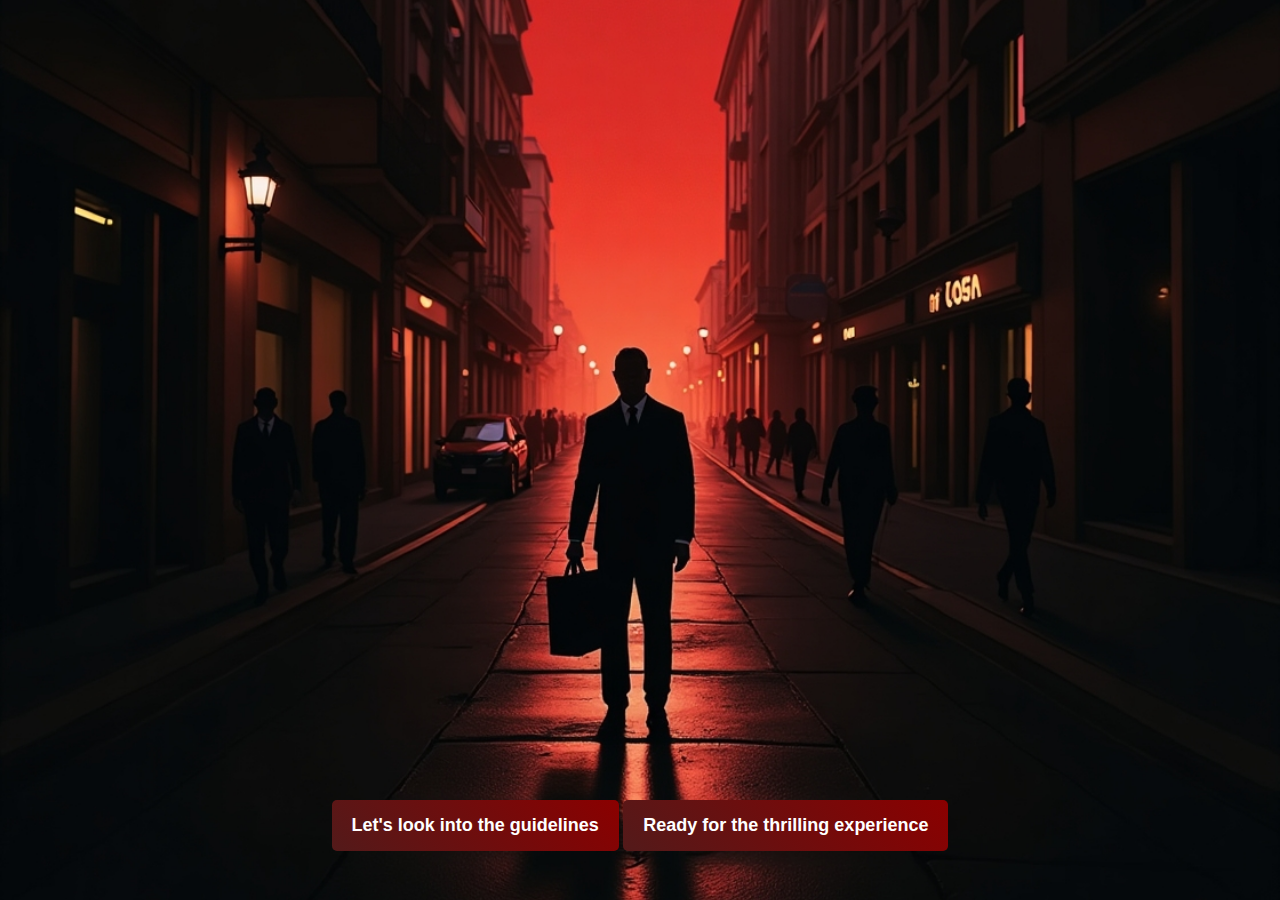
==== index.html @ ae71956c "Initial commit" ====
<!DOCTYPE html>
<html lang="en">
<head>
    <meta charset="UTF-8">
    <meta name="viewport" content="width=device-width, initial-scale=1.0">
    <title>The Last Heist</title>
    <link rel="stylesheet" href="styles.css">
    <link href="https://fonts.googleapis.com/css2?family=Anton&family=Oswald:wght@300;500&display=swap" rel="stylesheet">
    <link href="https://fonts.cdnfonts.com/css/gotham-serif-bold" rel="stylesheet">
    <link href="https://fonts.cdnfonts.com/css/belltrain-regular" rel="stylesheet">
    <link href="https://fonts.cdnfonts.com/css/verbal-diarrhea" rel="stylesheet">
    <link href="https://fonts.cdnfonts.com/css/superstar-m54" rel="stylesheet">
    <link rel="stylesheet" media="screen" href="https://fontlibrary.org//face/butler" type="text/css"/>
</head>
<body>
    <!-- Intro Section -->
    <div id="intro">
        <div class="overlay"></div>
        <div class="intro-content">
            <h1 class="title fade-in">The Last Heist</h1>
            <button onclick="window.location.href='rule.html'">Let's look into the guidelines</button> 
            <button onclick="window.location.href='puzzle.html'">Ready for the thrilling experience</button>
        </div>
        </div>
    </div>


    <div id="game" class="hidden">
        <img id="scene-img" src="" alt="Scene Image">
        <p id="story-text" class="fade-in"></p>
        <div id="choices"></div>
    </div>

    <audio id="background-music" loop>
        <source src="assets/sound/intro.mp3" type="audio/mpeg">
    </audio>
    <audio id="click-sound">
        <source src="sounds/click.mp3" type="audio/mpeg">
    </audio>

    <audio id="alarm-sound">
        <source src="sounds/alarm.mp3" type="audio/mpeg">
    </audio>

    <audio id="gunshot-sound">
        <source src="sounds/gunshot.mp3" type="audio/mpeg">
    </audio>

    
</body>
</html>
---- styles.css ----
#scene-img {
    width: 90%;
    max-height: 450px;
    margin: 20px 0;
    border-radius: 10px;
    animation: fadeIn 1s;
}

.hidden {
    display: none;
}

.fade-in {
    font-family: 'gotham', sans-serif;
    opacity: 0;
    animation: fadeIn 2s forwards;
}

@keyframes fadeIn {
    from { opacity: 0; }
    to { opacity: 1; }
}

.shake {
    animation: shake 0.3s ease-in-out;
}

@keyframes shake {
    0% { transform: translateX(0); }
    25% { transform: translateX(-5px); }
    50% { transform: translateX(5px); }
    75% { transform: translateX(-5px); }
    100% { transform: translateX(0); }
}

body {
    transition: all 0.3s ease;
    font-family: 'Belltrain Regular', sans-serif;
    background-color: black;
    color: rgb(223, 189, 189);
    text-align: center;
    margin: 0;
    padding: 0;
    overflow: hidden;
}


#intro {
    width: 100%;
    height: 100vh;
    background: url('assets/images/start image.jpeg') no-repeat center center/cover;
    display: flex;
    justify-content: center;
    align-items: center;
    text-align: center;
}

.overlay {
    position: absolute;
    width: 100%;
    height: 100%;
    
}


.intro-content {
    font-family: 'Belltrain Regular', sans-serif;
    position: absolute;
    max-width: 100%;
    margin-top: 450px;
    max-width: 100%;
    z-index: 1;
}
.title {
    font-family: 'Superstar M54', sans-serif;
    margin-top: -360px;
    font-size: 80px;
    background-color: #4b2222;
    letter-spacing: 2px;
    color: #ebd4d4;
    text-shadow: 4px 10px 20px rgba(0, 0, 0, 0.7);
}
.intro-content1{
    font-family: 'Belltrain Regular', sans-serif;
    margin-top: 343px;
    font-size: 22px;
    line-height: 1.5;
    
}

.title.fade-in{
    
    font-family: 'Superstar M54', sans-serif;
    opacity: 0;
    animation: fadeIn 2s forwards;
    margin-top: -435px;
}




button {
    background: linear-gradient(45deg, rgb(83, 26, 26), darkred);
    color: white;
   
    padding: 15px 20px;
    border: none;
    cursor: pointer;
    font-size: 18px;
    margin-top: 590px;
    
    border-radius: 5px;
    font-weight: bold;
}


button:hover {
    background: linear-gradient(45deg, darkred, black);
    
    box-shadow: 0px 0px 20px rgba(255, 0, 0, 1);
    
}




button:active {
    transform: scale(0.9);
    box-shadow: 0px 0px 30px rgba(255, 255, 0, 1);
    background: linear-gradient(45deg, yellow, red);
}

#game {
    display: none;
    margin-top: 50px;
    transition: opacity 1s ease-in-out;
}

#scene-img {
    width: 100%;
    height: 100%;
    max-height: 450px;
    margin: 20px 0;
    border-radius: 10px;
    animation: fadeIn 1s;
}


@keyframes fadeIn {
    from { opacity: 0; }
    to { opacity: 1; }
}

.hidden {
    display: none;
}


#scene-img {
    width: 90%;
    max-width: 600px;
    height: auto;
    border-radius: 10px;
    box-shadow: 0px 0px 15px rgba(255, 0, 0, 0.8);
    animation: fadeIn 2s;
}


#story-text {
    font-size: 22px;
    font-family: 'ButlerRegular';
    margin: 20px 0;
    padding: 15px;
    background: rgba(0, 0, 0, 0.7);
    border-left: 5px solid #d32f2f;
    width: 80%;
    text-align: center;
    border-radius: 5px;
    animation: fadeIn 2s;
}


#choices {
    display: flex;
    flex-direction: column;
    align-items: center;
    gap: 15px;
    margin-bottom: 20px;
}


#game {
    display: none; 
    flex-direction: column;
    align-items: center;
    justify-content: center;
    text-align: center;
    min-height: 100vh;
    background: black;
    color: white;
    padding: 20px;
}



.choice-button {
    background: linear-gradient(45deg, red, darkred);
    color: white;
    font-size: 1.3rem;
    font-weight: bold;
    padding: 15px 30px;
    border: 2px solid red;
    border-radius: 8px;
    cursor: pointer;
    margin: 10px;
    position: relative;
    transition: all 0.3s ease;
    text-transform: uppercase;
    letter-spacing: 2px;
    box-shadow: 0px 0px 10px rgba(255, 0, 0, 0.7);
    animation: pulse 1.5s infinite alternate ease-in-out;
}

@keyframes pulse {
    0% {
        transform: scale(1);
        box-shadow: 0px 0px 15px rgba(255, 0, 0, 0.8);
    }
    100% {
        transform: scale(1.05);
        box-shadow: 0px 0px 25px rgba(255, 0, 0, 1);
    }
}


.choice-button:hover {
    background: linear-gradient(45deg, darkred, black);
    transform: scale(1.1) rotate(-1deg);
    box-shadow: 0px 0px 20px rgba(255, 0, 0, 1);
    
}




.choice-button:active {
    transform: scale(0.9);
    box-shadow: 0px 0px 30px rgba(255, 255, 0, 1);
    background: linear-gradient(45deg, yellow, red);
}


@keyframes fadeIn {
    from { opacity: 0; transform: translateY(10px); }
    to { opacity: 1; transform: translateY(0); }
}
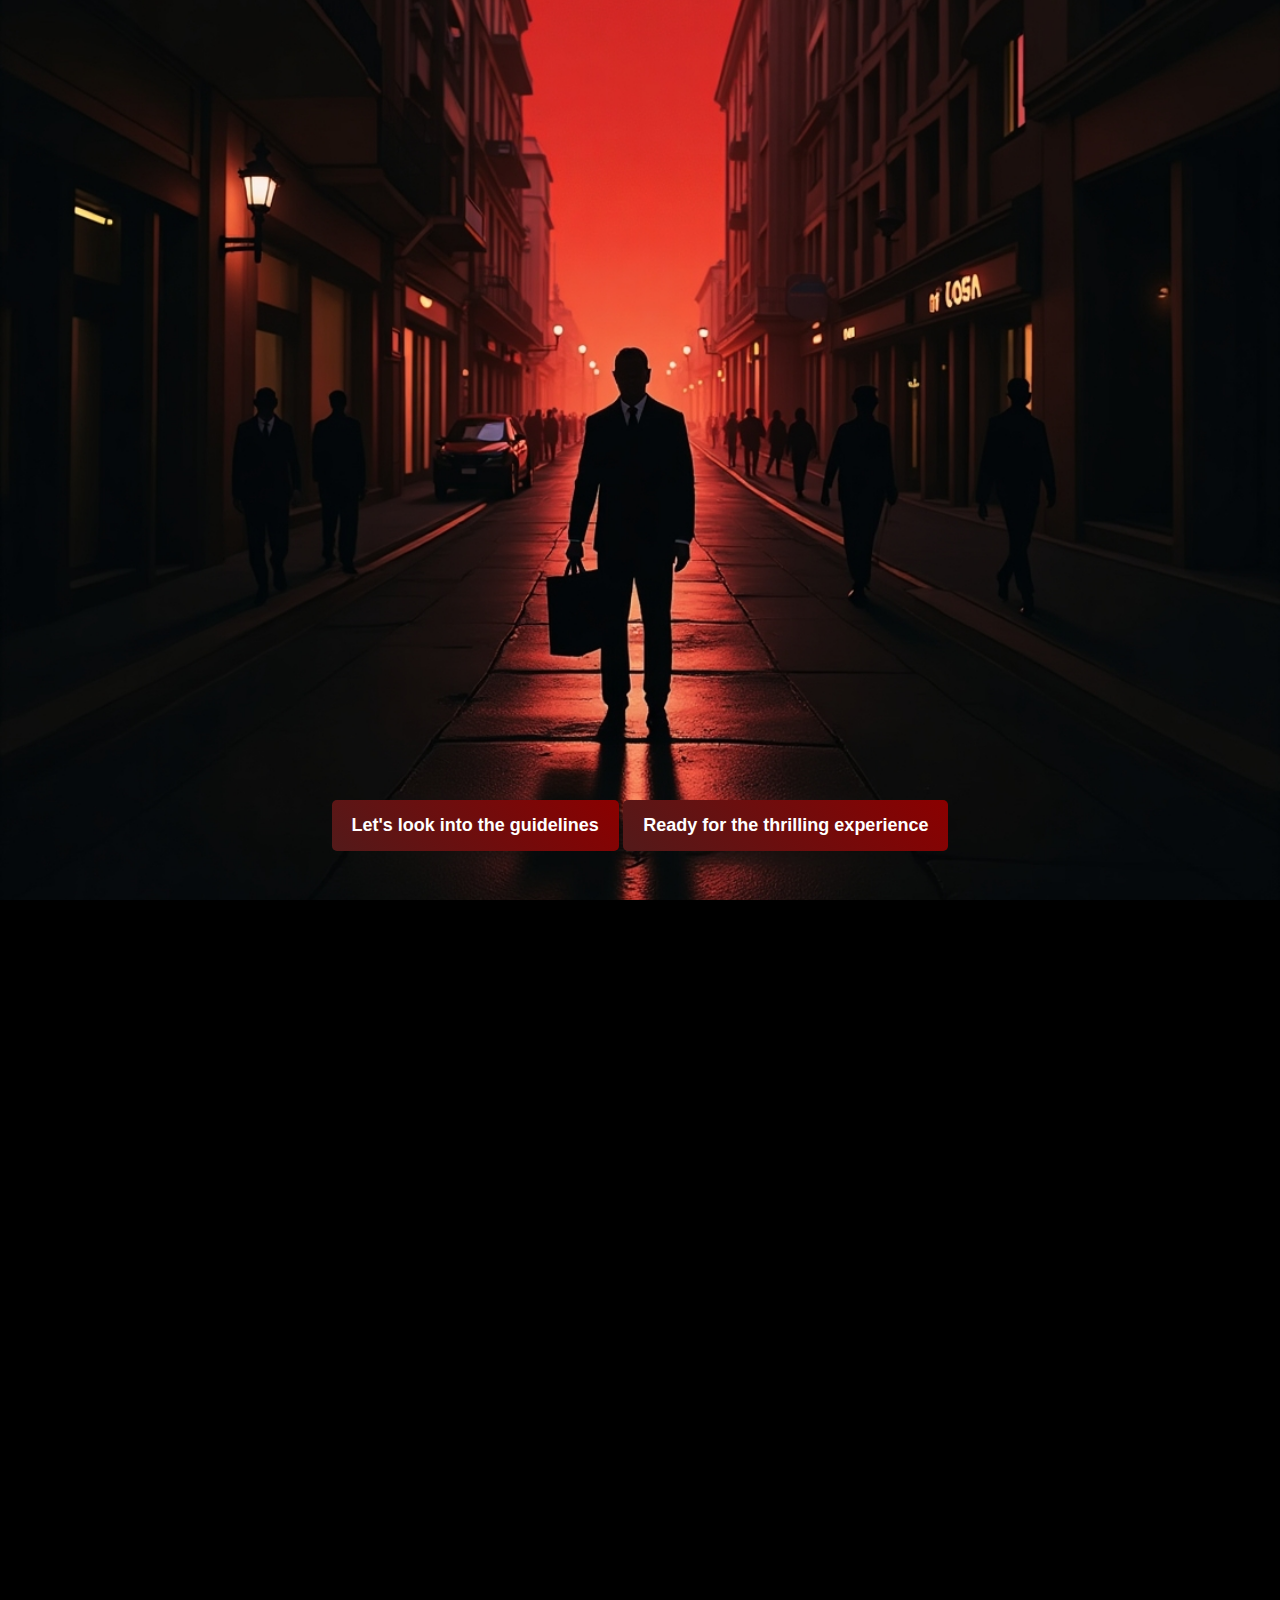
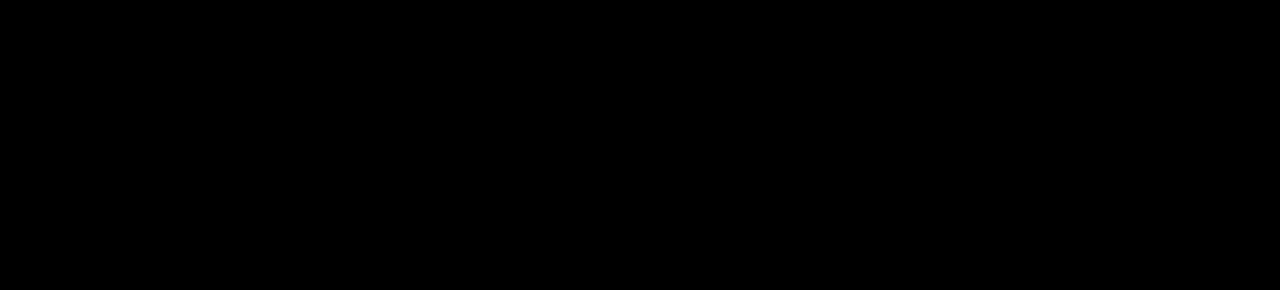
==== commit ce6ca1b7: "Feature added" ====
--- a/index.html
+++ b/index.html
@@ -11,6 +11,8 @@
     <link href="https://fonts.cdnfonts.com/css/verbal-diarrhea" rel="stylesheet">
     <link href="https://fonts.cdnfonts.com/css/superstar-m54" rel="stylesheet">
     <link rel="stylesheet" media="screen" href="https://fontlibrary.org//face/butler" type="text/css"/>
+    <script src="https://cdn.jsdelivr.net/npm/sweetalert2@11"></script>
+    
 </head>
 <body>
     <!-- Intro Section -->
--- a/styles.css
+++ b/styles.css
@@ -43,6 +43,7 @@
     text-align: center;
     margin: 0;
     padding: 0;
+    max-height: 100vh;
     overflow: hidden;
 }
 
@@ -126,6 +127,8 @@
 
 
 
+
+
 button:active {
     transform: scale(0.9);
     box-shadow: 0px 0px 30px rgba(255, 255, 0, 1);
@@ -174,7 +177,7 @@
     margin: 20px 0;
     padding: 15px;
     background: rgba(0, 0, 0, 0.7);
-    border-left: 5px solid #d32f2f;
+    
     width: 80%;
     text-align: center;
     border-radius: 5px;
@@ -256,3 +259,119 @@
     from { opacity: 0; transform: translateY(10px); }
     to { opacity: 1; transform: translateY(0); }
 }
+
+#scene-container {
+    position: relative;
+    display: inline-block;
+}
+
+
+
+
+#game {
+    position: relative;
+    width: 100vw;
+    height: 100vh;
+    background-size: cover;
+    background-position: center;
+    display: flex;
+    flex-direction: column;
+    justify-content: center;
+    align-items: center;
+    text-align: center;
+    color: white;
+}
+
+
+#scene-img {
+    display: none;
+}
+
+
+#grunge-overlay {
+    margin-top: -75px;
+    position: absolute;
+    width: 100vw;
+    height: 100vh;
+    background: rgba(0, 0, 0, 0.5);
+}
+
+#story-card {
+    position: relative;
+    background: rgba(0, 0, 0, 0.8);
+    padding: 20px;
+    border-radius: 10px;
+    max-width: 600px;
+    box-shadow: 0px 0px 15px rgba(255, 0, 0, 0.8);
+}
+
+
+.choice-button {
+    display: block;
+    background: red;
+    border: none;
+    color: white;
+    padding: 10px;
+    margin: 10px 0;
+    font-size: 18px;
+    border-radius: 5px;
+    cursor: pointer;
+    transition: 0.3s;
+}
+
+.choice-button:hover {
+    background: darkred;
+}
+
+/* Timer styling */
+#timer {
+    position: absolute;
+    top: 20px;
+    right: 60px;
+    background: rgba(0, 0, 0, 0.8);
+    color: yellow;
+    padding: 10px 20px;
+    border-radius: 5px;
+    font-weight: bold;
+    font-size: 18px;
+    border: 2px solid red;
+    box-shadow: 0px 0px 10px rgba(255, 0, 0, 0.7);
+    text-align: center;
+}
+
+/* Timer warning effect when time is running out */
+@keyframes timerBlink {
+    0% { color: yellow; }
+    50% { color: red; }
+    100% { color: yellow; }
+}
+
+/* Apply blinking effect when 5 seconds remain */
+.timer-warning {
+    animation: timerBlink 0.7s infinite alternate;
+}
+.intro-screen {
+    background: url('assets/images/chara\ intro.webp') center/cover no-repeat;
+    color: white;
+    text-align: center;
+    padding: 50px;
+    font-size: 18px;
+    max-width: 700px;
+    margin: auto;
+    border-radius: 10px;
+    box-shadow: 0px 0px 20px rgba(0, 0, 0, 0.5);
+}
+
+.intro-screen button {
+    background-color: gold;
+    color: black;
+    font-size: 20px;
+    padding: 10px 20px;
+    border: none;
+    cursor: pointer;
+    margin-top: 20px;
+}
+
+.intro-screen button:hover {
+    background-color: darkgoldenrod;
+}
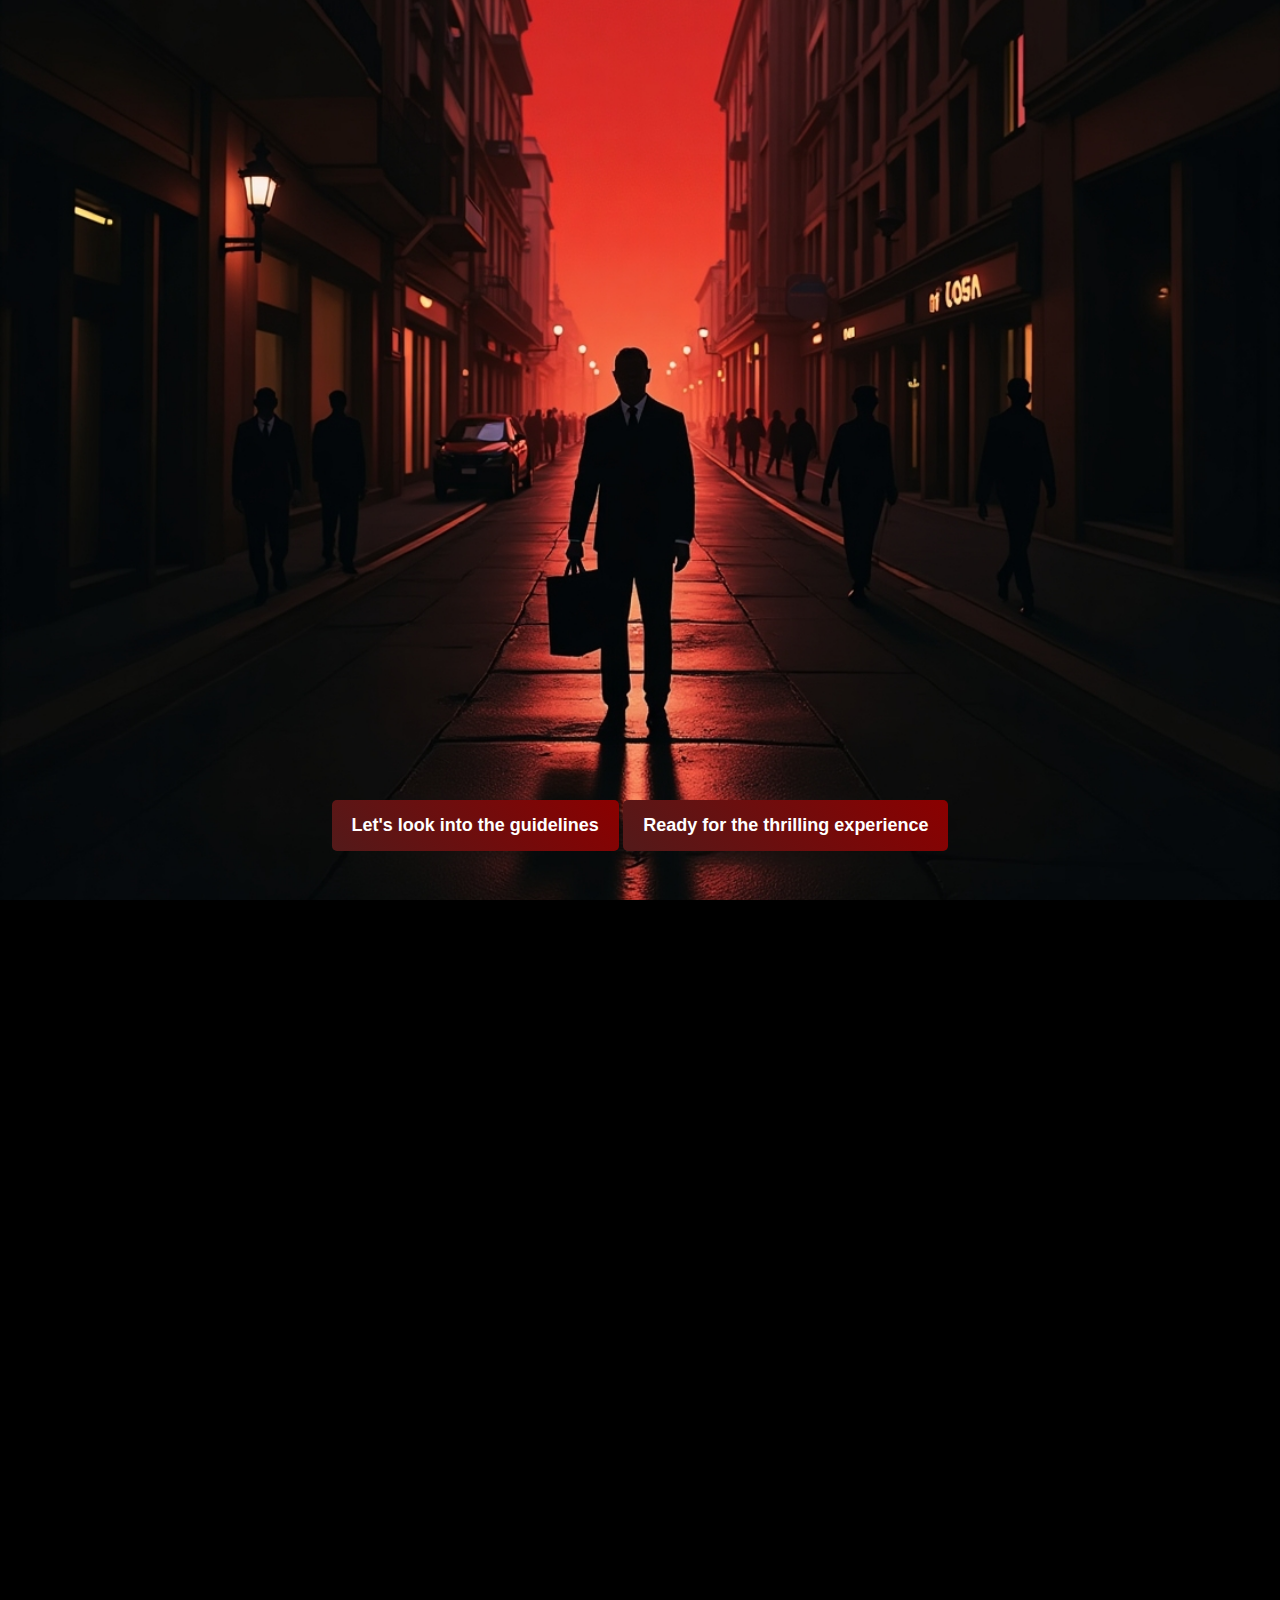
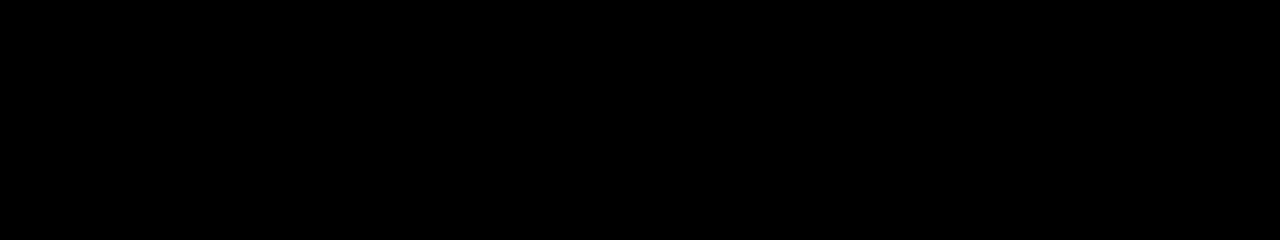
==== commit 14a51867: "Scenes updated" ====
--- a/index.html
+++ b/index.html
@@ -15,7 +15,7 @@
     
 </head>
 <body>
-    <!-- Intro Section -->
+    
     <div id="intro">
         <div class="overlay"></div>
         <div class="intro-content">
--- a/styles.css
+++ b/styles.css
@@ -1,39 +1,3 @@
-
-
-#scene-img {
-    width: 90%;
-    max-height: 450px;
-    margin: 20px 0;
-    border-radius: 10px;
-    animation: fadeIn 1s;
-}
-
-.hidden {
-    display: none;
-}
-
-.fade-in {
-    font-family: 'gotham', sans-serif;
-    opacity: 0;
-    animation: fadeIn 2s forwards;
-}
-
-@keyframes fadeIn {
-    from { opacity: 0; }
-    to { opacity: 1; }
-}
-
-.shake {
-    animation: shake 0.3s ease-in-out;
-}
-
-@keyframes shake {
-    0% { transform: translateX(0); }
-    25% { transform: translateX(-5px); }
-    50% { transform: translateX(5px); }
-    75% { transform: translateX(-5px); }
-    100% { transform: translateX(0); }
-}
 
 body {
     transition: all 0.3s ease;
@@ -60,7 +24,7 @@
 
 .overlay {
     position: absolute;
-    width: 100%;
+    width: 113%;
     height: 100%;
     
 }
@@ -83,13 +47,7 @@
     color: #ebd4d4;
     text-shadow: 4px 10px 20px rgba(0, 0, 0, 0.7);
 }
-.intro-content1{
-    font-family: 'Belltrain Regular', sans-serif;
-    margin-top: 343px;
-    font-size: 22px;
-    line-height: 1.5;
-    
-}
+
 
 .title.fade-in{
     
@@ -125,19 +83,44 @@
 }
 
 
-
-
-
-
 button:active {
     transform: scale(0.9);
     box-shadow: 0px 0px 30px rgba(255, 255, 0, 1);
     background: linear-gradient(45deg, yellow, red);
 }
+@media (max-width: 768px) {
+    .title {
+        font-size: 50px;
+    }
+
+    .intro-content {
+        max-width: 90%;
+    }
+
+    button {
+        font-size: 10px;
+        padding: 10px 16px;
+    }
+}
+
+@media (max-width: 480px) {
+    .title {
+        font-size: 36px;
+    }
+
+    button {
+        font-size: 10px;
+        padding: 8px 14px;
+    }
+
+    .intro-content {
+        padding: 0 10px;
+    }
+}
 
 #game {
     display: none;
-    margin-top: 50px;
+    
     transition: opacity 1s ease-in-out;
 }
 
@@ -174,7 +157,7 @@
 #story-text {
     font-size: 22px;
     font-family: 'ButlerRegular';
-    margin: 20px 0;
+    margin: 20px 8px;
     padding: 15px;
     background: rgba(0, 0, 0, 0.7);
     
@@ -291,8 +274,8 @@
 #grunge-overlay {
     margin-top: -75px;
     position: absolute;
-    width: 100vw;
-    height: 100vh;
+    width: 113vw;
+    height: 103vh;
     background: rgba(0, 0, 0, 0.5);
 }
 
@@ -305,7 +288,28 @@
     box-shadow: 0px 0px 15px rgba(255, 0, 0, 0.8);
 }
 
-
+@media (max-width: 1200px) {
+    #story-card {
+        max-width: 500px;
+        padding: 18px;
+    }
+}
+
+@media (max-width: 768px) {
+    #story-card {
+        max-width: 68%;
+        padding: 16px;
+        box-shadow: 0px 0px 10px rgba(255, 0, 0, 0.6);
+    }
+}
+
+@media (max-width: 480px) {
+    #story-card {
+        max-width: 71%;
+        padding: 14px;
+        box-shadow: 0px 0px 8px rgba(255, 0, 0, 0.5);
+    }
+}       
 .choice-button {
     display: block;
     background: red;
@@ -323,7 +327,7 @@
     background: darkred;
 }
 
-/* Timer styling */
+
 #timer {
     position: absolute;
     top: 20px;
@@ -339,17 +343,95 @@
     text-align: center;
 }
 
-/* Timer warning effect when time is running out */
+
 @keyframes timerBlink {
     0% { color: yellow; }
     50% { color: red; }
     100% { color: yellow; }
 }
 
-/* Apply blinking effect when 5 seconds remain */
-.timer-warning {
-    animation: timerBlink 0.7s infinite alternate;
-}
+.custom-popup {
+    position: fixed;
+    top: 0;
+    left: 0;
+    width: 100vw;
+    height: 100vh;
+    background: rgba(0, 0, 0, 0.8);
+    display: flex;
+    justify-content: center;
+    align-items: center;
+    z-index: 999;
+}
+
+.popup-content {
+    background: #1c1c1c;
+    color: #ffffff;
+    padding: 20px 30px;
+    border-radius: 8px;
+    text-align: center;
+    box-shadow: 0px 5px 10px rgba(0, 0, 0, 0.5);
+    width: 350px;
+    height: auto;  /* Let height adjust automatically based on content */
+    max-height: 250px;  /* Limit the height to create a more rectangular shape */
+    overflow: hidden;  /* Ensure no overflow of content */
+    display: flex;
+    flex-direction: column;
+    justify-content: space-between;  /* Distribute space between elements */
+}
+
+.popup-content h2 {
+    font-size: 22px;
+    margin-bottom: 10px;
+    color: #ff4c4c;
+    font-family: 'Oswald', sans-serif;
+}
+
+.popup-content p {
+    font-size: 16px;
+    margin-bottom: 20px;
+    line-height: 1.4;
+    color: #d3d3d3;
+}
+
+.popup-content button {
+    background: #ff4c4c;
+    color: #fff;
+    border: none;
+    padding: 8px 16px;
+    border-radius: 5px;
+    cursor: pointer;
+    font-size: 16px;
+    font-weight: bold;
+    transition: all 0.3s ease;
+    margin-top: 20px;  /* Adds space between text and button */
+    width: 100px;  /* Set a fixed width for the button */
+    align-self: center;  /* Center the button horizontally */
+}
+
+.popup-content button:hover {
+    background: #e63939;
+    box-shadow: 0px 0px 5px rgba(255, 76, 76, 0.6);
+    transform: scale(1.05);
+}
+
+.popup-content button:active {
+    transform: scale(0.95);
+    box-shadow: 0px 0px 10px rgba(255, 76, 76, 1);
+}
+
+
+@keyframes fadeIn {
+    from { opacity: 0; }
+    to { opacity: 1; }
+}
+
+@keyframes slideIn {
+    from { transform: translateY(-50px); opacity: 0; }
+    to { transform: translateY(0); opacity: 1; }
+}
+
+
+
 .intro-screen {
     background: url('assets/images/chara\ intro.webp') center/cover no-repeat;
     color: white;
@@ -375,3 +457,113 @@
 .intro-screen button:hover {
     background-color: darkgoldenrod;
 }
+
+
+
+/* Full-screen Background */
+#intro1-container {
+    position: fixed;
+    width: 100%;
+    height: 100vh;
+    background: url('assets/images/chara intro.webp') no-repeat center center/cover;
+    display: flex;
+    align-items: center;
+    justify-content: center;
+    text-align: center;
+    color: white;
+    overflow: hidden;
+}
+
+/* Dark Overlay with Cinematic Feel */
+#intro1-overlay {
+    position: absolute;
+    width: 100%;
+    height: 100%;
+    background: rgba(0, 0, 0, 0.6); /* Slightly darker for contrast */
+    backdrop-filter: blur(3px);
+}
+
+/* Main Content */
+#intro1-content {
+    position: relative;
+    z-index: 2;
+    max-width: 80%;
+    font-size: 22px;
+    line-height: 1.5;
+    text-shadow: 2px 2px 10px rgba(255, 80, 80, 0.9);
+}
+
+
+
+
+/* Text Effects */
+#intro1-text p {
+    font-family: "Joti One", serif;
+    font-size: 22px;
+    animation: fadeIn 0.8s ease-in-out forwards;
+    opacity: 0;
+}
+
+
+@keyframes fadeIn {
+    from { opacity: 0; transform: translateY(15px); }
+    to { opacity: 1; transform: translateY(0); }
+}
+
+
+
+
+
+
+@keyframes pulseGlow {
+    0% { text-shadow: 0 0 15px rgba(255, 80, 80, 0.9); }
+    100% { text-shadow: 0 0 25px rgba(255, 50, 50, 1); }
+}
+
+
+#start1-game {
+    margin-top: 20px;
+    padding: 14px 30px;
+    font-size: 24px;
+    font-weight: bold;
+    font-family: "Joti One", serif;
+    color: white;
+    background: linear-gradient(45deg, #ff4d4d, #cc0000);
+    border: none;
+    border-radius: 10px;
+    cursor: pointer;
+    transition: all 0.3s ease-in-out;
+    box-shadow: 0 0 15px rgba(255, 80, 80, 0.9);
+    animation: fadeIn 0.8s ease-in-out forwards, pulseGlow 2s infinite;
+}
+
+
+#start1-game:hover {
+    background: linear-gradient(45deg, #cc0000, #ff4d4d);
+    transform: scale(1.1);
+    box-shadow: 0 0 25px rgba(255, 80, 80, 1);
+}
+
+
+@media (max-width: 768px) {
+    #intro1-content {
+        max-width: 90%;
+        font-size: 18px;
+    }
+
+    #intro1-text p {
+        font-size: 18px;
+    }
+
+    #start1-game {
+        font-size: 20px;
+        padding: 12px 24px;
+    }
+}
+.intro-content1{
+    font-family: 'Belltrain Regular', sans-serif;
+    margin-top: 343px;
+    font-size: 22px;
+    line-height: 1.5;
+    
+}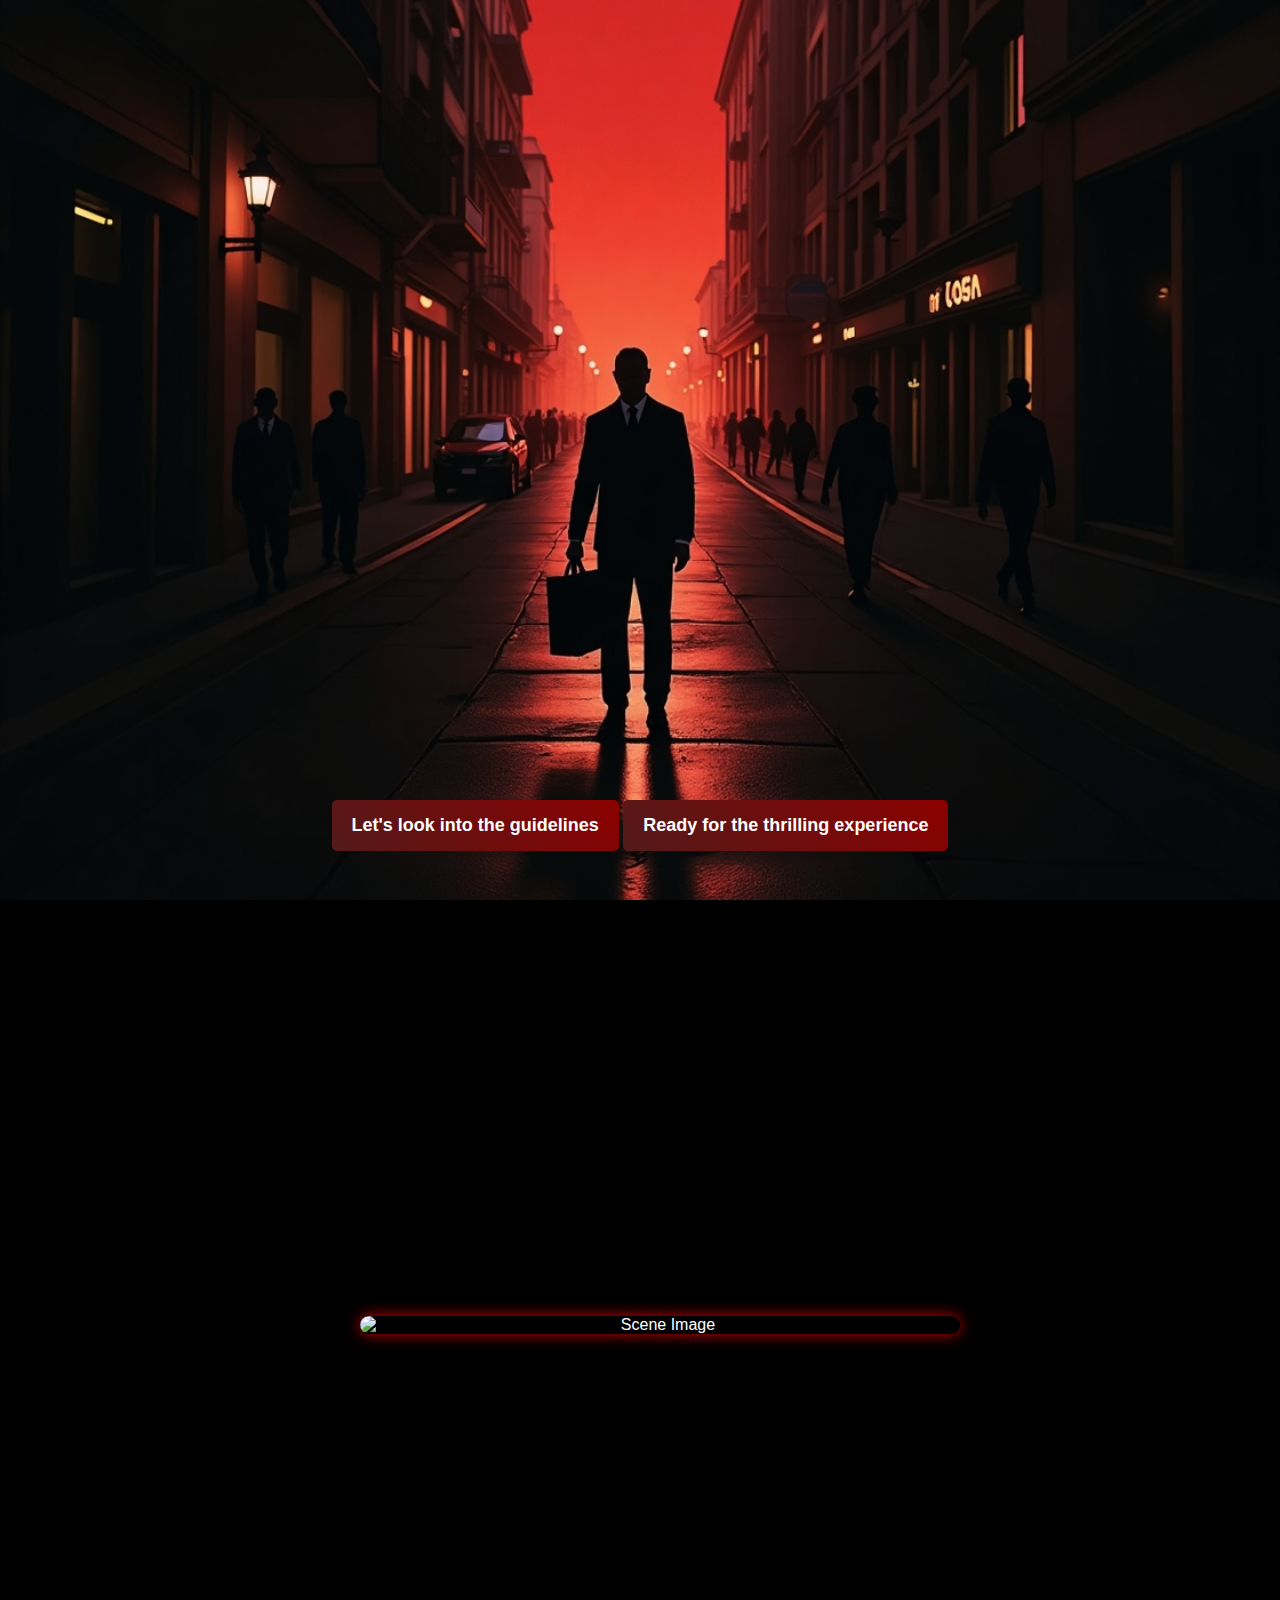
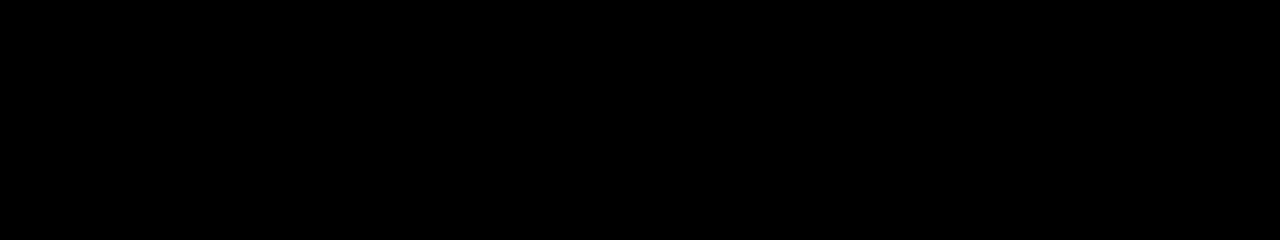
==== commit 43a32ac6: "Updated" ====
--- a/index.html
+++ b/index.html
@@ -36,17 +36,7 @@
     <audio id="background-music" loop>
         <source src="assets/sound/intro.mp3" type="audio/mpeg">
     </audio>
-    <audio id="click-sound">
-        <source src="sounds/click.mp3" type="audio/mpeg">
-    </audio>
-
-    <audio id="alarm-sound">
-        <source src="sounds/alarm.mp3" type="audio/mpeg">
-    </audio>
-
-    <audio id="gunshot-sound">
-        <source src="sounds/gunshot.mp3" type="audio/mpeg">
-    </audio>
+    
 
     
 </body>
--- a/styles.css
+++ b/styles.css
@@ -118,33 +118,44 @@
     }
 }
 
+
+
+
 #game {
     display: none;
-    
+    position: relative;
+    width: 100vw;
+    height: 100vh;
+    background-size: cover;
+    background-position: center;
+    display: flex;
+    flex-direction: column;
+    justify-content: center;
+    align-items: center;
+    text-align: center;
+    color: white;
+    padding: 20px;
     transition: opacity 1s ease-in-out;
 }
 
+
+
+@keyframes fadeIn {
+    from { opacity: 0; }
+    to { opacity: 1; }
+}
+
+.hidden {
+    display: none;
+}
+
+
 #scene-img {
+    
     width: 100%;
     height: 100%;
     max-height: 450px;
     margin: 20px 0;
-    border-radius: 10px;
-    animation: fadeIn 1s;
-}
-
-
-@keyframes fadeIn {
-    from { opacity: 0; }
-    to { opacity: 1; }
-}
-
-.hidden {
-    display: none;
-}
-
-
-#scene-img {
     width: 90%;
     max-width: 600px;
     height: auto;
@@ -177,17 +188,7 @@
 }
 
 
-#game {
-    display: none; 
-    flex-direction: column;
-    align-items: center;
-    justify-content: center;
-    text-align: center;
-    min-height: 100vh;
-    background: black;
-    color: white;
-    padding: 20px;
-}
+
 
 
 
@@ -251,24 +252,10 @@
 
 
 
-#game {
-    position: relative;
-    width: 100vw;
-    height: 100vh;
-    background-size: cover;
-    background-position: center;
-    display: flex;
-    flex-direction: column;
-    justify-content: center;
-    align-items: center;
-    text-align: center;
-    color: white;
-}
-
-
-#scene-img {
-    display: none;
-}
+
+
+
+
 
 
 #grunge-overlay {
@@ -292,13 +279,18 @@
     #story-card {
         max-width: 500px;
         padding: 18px;
+        margin-left: 20px;
+        margin-right: 20px;
     }
 }
 
 @media (max-width: 768px) {
     #story-card {
         max-width: 68%;
+        
         padding: 16px;
+        margin-left: 1px;
+        margin-right: 18px;
         box-shadow: 0px 0px 10px rgba(255, 0, 0, 0.6);
     }
 }
@@ -306,7 +298,10 @@
 @media (max-width: 480px) {
     #story-card {
         max-width: 71%;
+        
         padding: 14px;
+        margin-left: 1px;
+        margin-right: 18px;
         box-shadow: 0px 0px 8px rgba(255, 0, 0, 0.5);
     }
 }       
@@ -371,12 +366,11 @@
     text-align: center;
     box-shadow: 0px 5px 10px rgba(0, 0, 0, 0.5);
     width: 350px;
-    height: auto;  /* Let height adjust automatically based on content */
-    max-height: 250px;  /* Limit the height to create a more rectangular shape */
-    overflow: hidden;  /* Ensure no overflow of content */
+    height: auto;  
+    max-height: 250px; 
     display: flex;
     flex-direction: column;
-    justify-content: space-between;  /* Distribute space between elements */
+    justify-content: space-between;  
 }
 
 .popup-content h2 {
@@ -403,9 +397,9 @@
     font-size: 16px;
     font-weight: bold;
     transition: all 0.3s ease;
-    margin-top: 20px;  /* Adds space between text and button */
-    width: 100px;  /* Set a fixed width for the button */
-    align-self: center;  /* Center the button horizontally */
+    margin-top: 20px;  
+    width: 100px; 
+    align-self: center; 
 }
 
 .popup-content button:hover {
@@ -460,7 +454,7 @@
 
 
 
-/* Full-screen Background */
+
 #intro1-container {
     position: fixed;
     width: 100%;
@@ -474,16 +468,16 @@
     overflow: hidden;
 }
 
-/* Dark Overlay with Cinematic Feel */
+
 #intro1-overlay {
     position: absolute;
     width: 100%;
     height: 100%;
-    background: rgba(0, 0, 0, 0.6); /* Slightly darker for contrast */
+    background: rgba(0, 0, 0, 0.6); 
     backdrop-filter: blur(3px);
 }
 
-/* Main Content */
+
 #intro1-content {
     position: relative;
     z-index: 2;
@@ -496,7 +490,7 @@
 
 
 
-/* Text Effects */
+
 #intro1-text p {
     font-family: "Joti One", serif;
     font-size: 22px;
